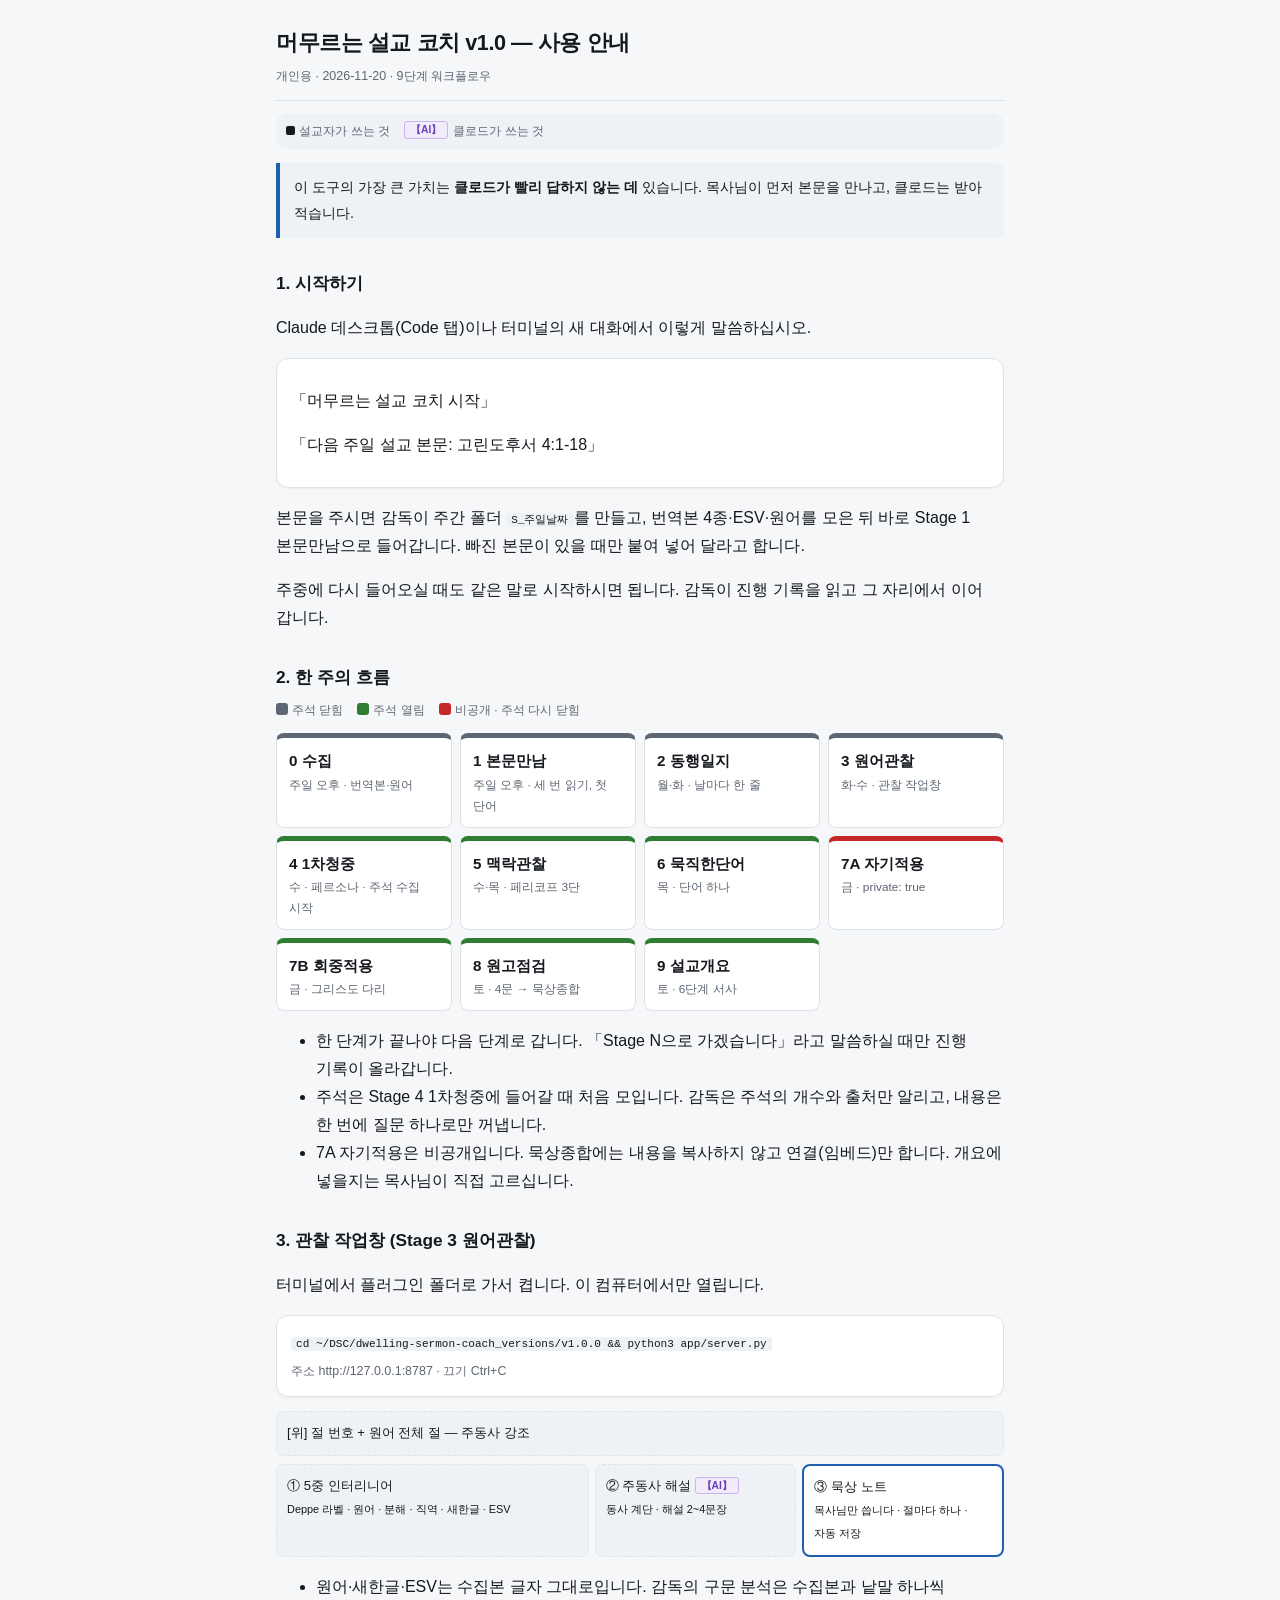
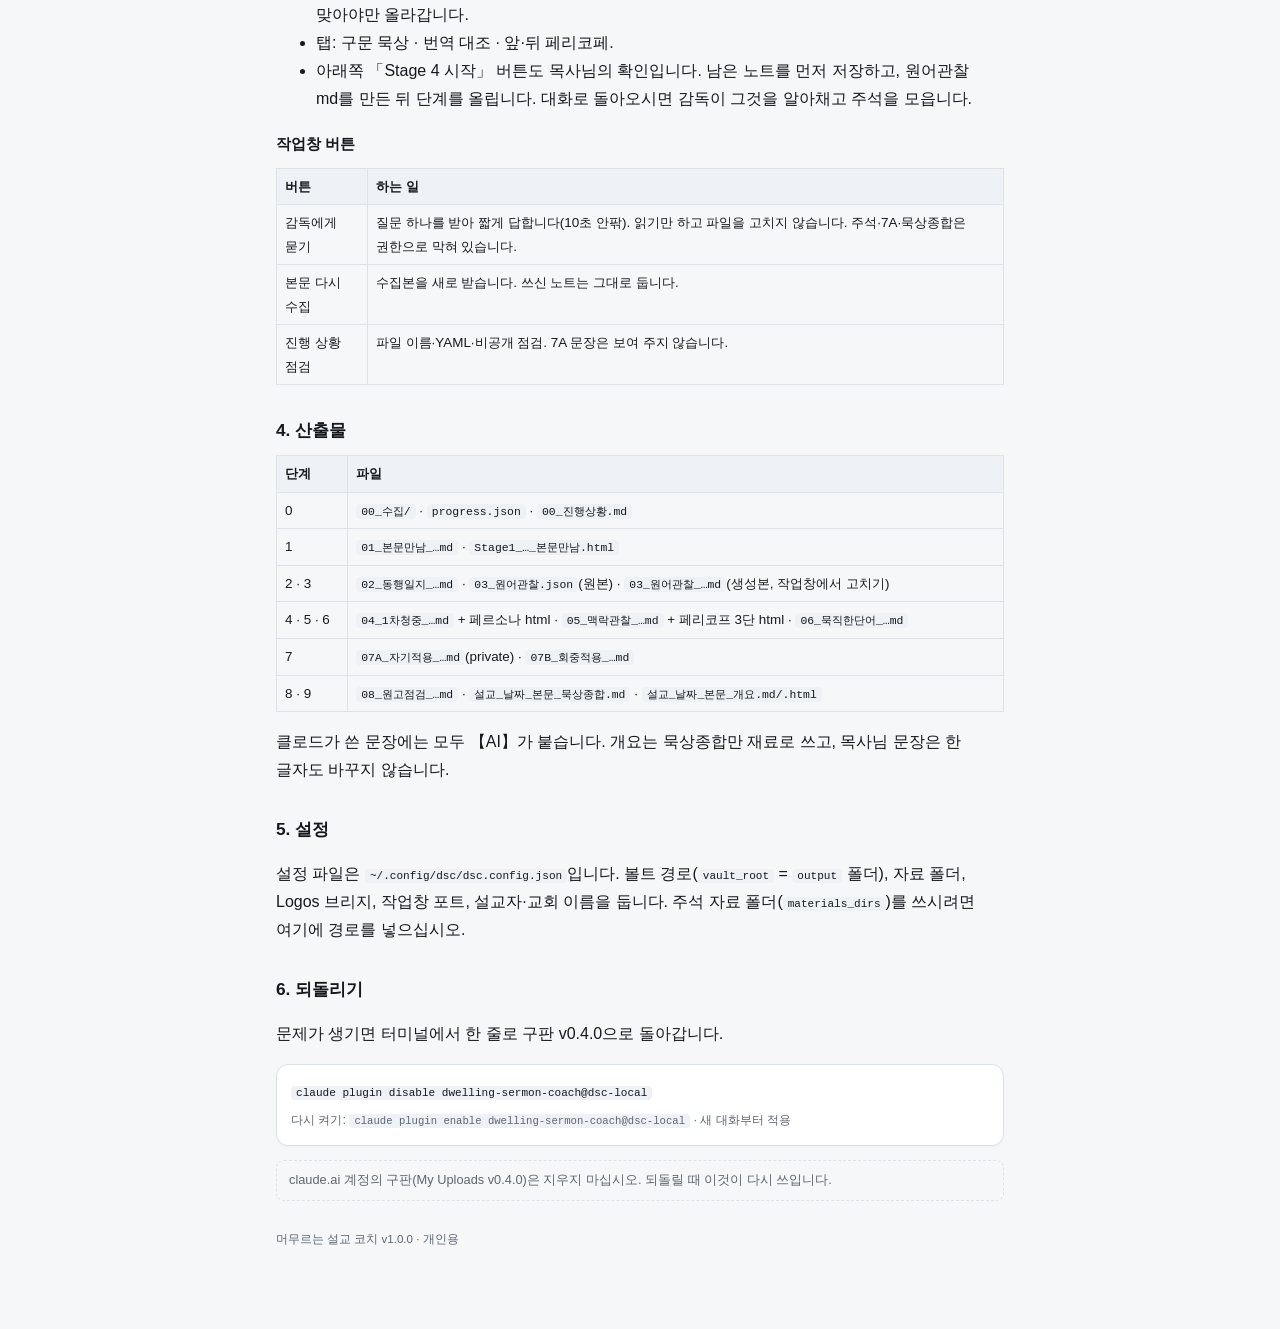
==== docs/manual.html @ 446b12f7 "Release v1.0.0: 9단계 통합판 — 감독·수집·기록보관 에이전트, 관찰 작업창, 공통 디자인 시스템 - 기본판·확장판 통합, 9단계(Stage 0 수집 · Stage 3" ====
<!doctype html>
<!-- dsc.css v1.0.0 -->
<html lang="ko">
<head>
<meta charset="utf-8">
<meta name="viewport" content="width=device-width, initial-scale=1">
<title>머무르는 설교 코치 사용 안내</title>
<style data-dsc="css">
/* dsc.css v1.0.0 — 머무르는 설교 코치 공통 디자인 (시안 B 「작업대」) */
:root{
 --font-body:-apple-system,BlinkMacSystemFont,"Apple SD Gothic Neo","Pretendard","Noto Sans KR","Malgun Gothic",sans-serif;
 --font-greek:"SBL Greek","New Athena Unicode","Cardo","Gentium Plus","Times New Roman","Noto Serif",Georgia,serif;
 --font-hebrew:"SBL Hebrew","Ezra SIL","Taamey Frank CLM","Noto Serif Hebrew","David Libre","Times New Roman","Arial Hebrew",serif;
 --lh:1.75;--r:12px;--r-s:8px;
 --bg:#f6f7f9;--card:#ffffff;--soft:#eef1f5;--ink:#15191e;--muted:#5d6672;--line:#dde2e8;
 --accent:#1f5fae;--on-accent:#ffffff;
 --ai:#6a3fb5;--ai-bg:#f1ebfb;--ai-line:#c9b5ec;
 --syn-subject:#1e6091;--syn-verb:#a83232;--syn-sub:#2d6a4f;
 --n-intro:#1565c0;--n-rise:#e65100;--n-dev:#2e7d32;--n-crisis:#c62828;--n-climax:#f57f17;--n-end:#4527a0;
 --shade:#eceff3;
}
@media (prefers-color-scheme:dark){:root:not([data-theme="light"]){
 --bg:#0f1318;--card:#171c23;--soft:#1d242d;--ink:#e7ebf0;--muted:#98a3b0;--line:#2a333e;
 --accent:#6fa8ef;--on-accent:#0f1318;--ai:#c3a6f5;--ai-bg:#271f38;--ai-line:#4e3d70;
 --syn-subject:#7cb5e0;--syn-verb:#f08b8b;--syn-sub:#7bc9a3;--shade:#141a21;--n-intro:#7fb2f0;--n-rise:#ffab6e;--n-dev:#7fcf86;--n-crisis:#f08b8b;--n-climax:#ffd166;--n-end:#b7a4f0}}
:root[data-theme="dark"]{
 --bg:#0f1318;--card:#171c23;--soft:#1d242d;--ink:#e7ebf0;--muted:#98a3b0;--line:#2a333e;
 --accent:#6fa8ef;--on-accent:#0f1318;--ai:#c3a6f5;--ai-bg:#271f38;--ai-line:#4e3d70;
 --syn-subject:#7cb5e0;--syn-verb:#f08b8b;--syn-sub:#7bc9a3;--shade:#141a21;--n-intro:#7fb2f0;--n-rise:#ffab6e;--n-dev:#7fcf86;--n-crisis:#f08b8b;--n-climax:#ffd166;--n-end:#b7a4f0}

*{box-sizing:border-box}
html{-webkit-text-size-adjust:100%}
body{margin:0;background:var(--bg);color:var(--ink);font-family:var(--font-body);
 line-height:var(--lh);word-break:keep-all;overflow-wrap:anywhere}
.wrap{max-width:760px;margin:0 auto;padding:24px 16px 80px}
header.dsc-head{padding-bottom:12px;margin-bottom:8px;border-bottom:1px solid var(--line)}
h1{font-size:1.35rem;font-weight:800;letter-spacing:-.02em;margin:0 0 4px}
h2{font-size:1.08rem;font-weight:800;margin:26px 0 8px}
h3{font-size:.95rem;font-weight:700;margin:18px 0 6px}
.meta{font-size:.78rem;color:var(--muted)}
footer.dsc-foot{margin-top:28px;font-size:.72rem;color:var(--muted)}

/* 설교자 원문 / AI 문장 */
.preacher-text{color:var(--ink)}
.claude-text{color:var(--ai)}
.ai-badge{display:inline-block;font-size:.64rem;font-weight:700;line-height:1.5;padding:0 6px;margin-right:5px;
 border-radius:3px;background:var(--ai-bg);color:var(--ai);border:1px solid var(--ai-line);vertical-align:.12em;font-style:normal}
.persona-block{margin:14px 0;padding:14px 16px;background:var(--card);border:1px solid var(--line);
 border-left:4px solid var(--accent);border-radius:var(--r);line-height:1.95}
.legend-bar{display:flex;flex-wrap:wrap;gap:8px 14px;align-items:center;font-size:.74rem;color:var(--muted);
 padding:8px 10px;margin:12px 0;background:var(--soft);border-radius:var(--r)}
.legend-bar .sw{display:inline-block;width:.8em;height:.8em;border-radius:2px;vertical-align:-.05em;margin-right:4px}

/* 본문 시각화 (김상훈 배열) */
.c-s{color:var(--syn-subject);font-weight:700}
.c-v{color:var(--syn-verb);font-weight:700}
.c-g{color:var(--syn-sub)}
.ln{display:block}
.ln.i1{padding-left:1.4em}.ln.i2{padding-left:2.8em}.ln.i3{padding-left:4.2em}
.greek{font-family:var(--font-greek);font-size:1.2em;line-height:1.7}
.hebrew{font-family:var(--font-hebrew);font-size:1.2em;line-height:1.8;direction:rtl;text-align:right}
.hebrew .ln.i1{padding-left:0;padding-right:1.4em}.hebrew .ln.i2{padding-left:0;padding-right:2.8em}.hebrew .ln.i3{padding-left:0;padding-right:4.2em}

/* 카드·블록 */
.card{background:var(--card);border:1px solid var(--line);border-radius:var(--r);margin:14px 0;
 box-shadow:0 1px 2px rgba(0,0,0,.04);overflow:hidden}
.card-h{display:flex;justify-content:space-between;align-items:center;gap:8px;flex-wrap:wrap;
 padding:10px 14px;font-size:.84rem;font-weight:700;color:var(--muted);border-bottom:1px solid var(--line)}
.card-b{padding:12px 14px}
.vn{font-weight:800;color:var(--accent);padding:10px 14px 0}
.vrow{padding:10px 14px;border-top:1px solid var(--line)}
.vrow:first-of-type{border-top:0}
.tr{font-size:.68rem;font-weight:700;color:var(--muted);letter-spacing:.04em;margin-bottom:2px}
.missing{color:var(--muted);font-style:normal}
.guide{background:var(--soft);border-left:4px solid var(--accent);border-radius:0 var(--r-s) var(--r-s) 0;
 padding:12px 14px;margin:14px 0;font-size:.9rem}
.question{margin-top:22px;background:var(--card);border:2px solid var(--accent);border-radius:var(--r);padding:16px}
.question h2{margin:0 0 8px;font-size:.95rem;color:var(--accent)}
.notice{font-size:.8rem;color:var(--muted);padding:8px 12px;border:1px dashed var(--line);border-radius:var(--r-s);margin:12px 0}

/* Stage 5 페리코프 3단 */
.peri{border-radius:var(--r);padding:14px;margin:12px 0;border:1px solid var(--line);background:var(--shade)}
.peri.main{background:var(--card);border:2px solid var(--accent);font-size:1.06rem}
.peri-h{font-size:.8rem;font-weight:800;color:var(--muted);margin-bottom:6px}
.peri.main .peri-h{color:var(--accent)}

/* 설교개요 6단계 서사 */
.narr{display:grid;grid-template-columns:repeat(6,minmax(0,1fr));gap:4px;margin:10px 0}
.narr span{font-size:.68rem;text-align:center;padding:6px 0;border-radius:var(--r-s);color:#fff;font-weight:700}
.n-intro{--n:var(--n-intro)}.n-rise{--n:var(--n-rise)}.n-dev{--n:var(--n-dev)}
.n-crisis{--n:var(--n-crisis)}.n-climax{--n:var(--n-climax)}.n-end{--n:var(--n-end)}
.narr span{background:var(--n)}
.narr .n-rise,.narr .n-climax{color:#1a1a1a}
:root[data-theme="dark"] .narr span{color:#111}
@media (prefers-color-scheme:dark){:root:not([data-theme="light"]) .narr span{color:#111}}
.move{border-left:5px solid var(--n);background:var(--card);border-radius:0 var(--r) var(--r) 0;
 padding:12px 14px;margin:12px 0;border-top:1px solid var(--line);border-right:1px solid var(--line);border-bottom:1px solid var(--line)}
.move-h{font-size:.78rem;font-weight:800;color:var(--n)}

/* 낭독(TTS) 조절 */
.dsc-tts{display:flex;flex-wrap:wrap;gap:6px;align-items:center;font-size:.8rem;margin:10px 0;
 padding:8px 10px;background:var(--card);border:1px solid var(--line);border-radius:var(--r)}
.dsc-tts select,.dsc-tts button,.dsc-play{font:inherit;font-size:.8rem;padding:5px 10px;border-radius:var(--r-s);
 border:1px solid var(--line);background:var(--bg);color:var(--ink);cursor:pointer;max-width:100%}
.dsc-tts select.dsc-voice{max-width:220px}
.dsc-play{background:var(--accent);border-color:var(--accent);color:var(--on-accent);font-weight:700}
.dsc-play:disabled,.dsc-tts button:disabled{opacity:.45;cursor:not-allowed}
.dsc-tts-msg{color:var(--muted);font-size:.74rem}
.dsc-speaking{background:var(--soft);border-radius:var(--r-s);outline:2px solid var(--accent);outline-offset:2px}

@media (max-width:480px){
 .wrap{padding:18px 16px 70px}
 h1{font-size:1.2rem}
 .ln.i1{padding-left:1em}.ln.i2{padding-left:2em}.ln.i3{padding-left:3em}
 .hebrew .ln.i1,.hebrew .ln.i2,.hebrew .ln.i3{padding-left:0}
 .hebrew .ln.i1{padding-right:1em}.hebrew .ln.i2{padding-right:2em}.hebrew .ln.i3{padding-right:3em}
 .dsc-tts select.dsc-voice{max-width:100%;flex:1 1 100%}
}
@media print{.dsc-tts,.dsc-play{display:none}body{background:#fff}}
</style>
</head>
<body>
<style>
.flow{display:grid;grid-template-columns:repeat(auto-fill,minmax(150px,1fr));gap:8px;margin:12px 0}
.st{border:1px solid var(--line);border-radius:var(--r-s);background:var(--card);padding:10px 12px;border-top:5px solid var(--g)}
.st b{display:block;font-size:.95rem}.st small{color:var(--muted);font-size:.74rem;display:block}
.g-shut{--g:var(--muted)}.g-open{--g:var(--n-dev)}.g-priv{--g:var(--n-crisis)}
.keys{display:flex;flex-wrap:wrap;gap:6px 14px;font-size:.76rem;color:var(--muted);margin:6px 0 2px}
.keys i{display:inline-block;width:12px;height:12px;border-radius:3px;vertical-align:-1px;margin-right:4px}
.ws{display:grid;grid-template-columns:1.55fr 1fr 1fr;gap:6px;margin:8px 0}
.ws>div,.ws-top{border:1px dashed var(--line);border-radius:var(--r-s);padding:10px;background:var(--soft);font-size:.82rem}
.ws-top{margin-top:8px}
.ws .me{background:var(--card);border:2px solid var(--accent)}
@media (max-width:600px){.ws{grid-template-columns:1fr}}
table{width:100%;border-collapse:collapse;font-size:.84rem;margin:10px 0}
th,td{border:1px solid var(--line);padding:6px 8px;text-align:left;vertical-align:top}
th{background:var(--soft)}
code{font-size:.85em;background:var(--soft);padding:1px 5px;border-radius:4px;word-break:break-all}
h2{margin-top:30px}
</style>
<div class="wrap">
<header class="dsc-head">
 <h1>머무르는 설교 코치 v1.0 — 사용 안내</h1>
 <div class="meta">개인용 · 2026-11-20 · 9단계 워크플로우</div>
</header>
<div class="legend-bar">
 <span><i class="sw" style="background:var(--ink)"></i>설교자가 쓰는 것</span>
 <span><span class="ai-badge">【AI】</span>클로드가 쓰는 것</span>
</div>
<main id="body">

<div class="guide">이 도구의 가장 큰 가치는 <b>클로드가 빨리 답하지 않는 데</b> 있습니다. 목사님이 먼저 본문을 만나고, 클로드는 받아 적습니다.</div>

<h2>1. 시작하기</h2>
<p class="preacher-text">Claude 데스크톱(Code 탭)이나 터미널의 새 대화에서 이렇게 말씀하십시오.</p>
<div class="card"><div class="card-b">
<p>「머무르는 설교 코치 시작」</p>
<p>「다음 주일 설교 본문: 고린도후서 4:1-18」</p>
</div></div>
<p class="preacher-text">본문을 주시면 감독이 주간 폴더 <code>S_주일날짜</code>를 만들고, 번역본 4종·ESV·원어를 모은 뒤 바로 Stage 1 본문만남으로 들어갑니다. 빠진 본문이 있을 때만 붙여 넣어 달라고 합니다.</p>
<p class="preacher-text">주중에 다시 들어오실 때도 같은 말로 시작하시면 됩니다. 감독이 진행 기록을 읽고 그 자리에서 이어 갑니다.</p>

<h2>2. 한 주의 흐름</h2>
<div class="keys"><span><i style="background:var(--muted)"></i>주석 닫힘</span><span><i style="background:var(--n-dev)"></i>주석 열림</span><span><i style="background:var(--n-crisis)"></i>비공개 · 주석 다시 닫힘</span></div>
<div class="flow">
 <div class="st g-shut"><b>0 수집</b><small>주일 오후 · 번역본·원어</small></div>
 <div class="st g-shut"><b>1 본문만남</b><small>주일 오후 · 세 번 읽기, 첫 단어</small></div>
 <div class="st g-shut"><b>2 동행일지</b><small>월·화 · 날마다 한 줄</small></div>
 <div class="st g-shut"><b>3 원어관찰</b><small>화·수 · 관찰 작업창</small></div>
 <div class="st g-open"><b>4 1차청중</b><small>수 · 페르소나 · 주석 수집 시작</small></div>
 <div class="st g-open"><b>5 맥락관찰</b><small>수·목 · 페리코프 3단</small></div>
 <div class="st g-open"><b>6 묵직한단어</b><small>목 · 단어 하나</small></div>
 <div class="st g-priv"><b>7A 자기적용</b><small>금 · private: true</small></div>
 <div class="st g-open"><b>7B 회중적용</b><small>금 · 그리스도 다리</small></div>
 <div class="st g-open"><b>8 원고점검</b><small>토 · 4문 → 묵상종합</small></div>
 <div class="st g-open"><b>9 설교개요</b><small>토 · 6단계 서사</small></div>
</div>
<ul>
 <li class="preacher-text">한 단계가 끝나야 다음 단계로 갑니다. 「Stage N으로 가겠습니다」라고 말씀하실 때만 진행 기록이 올라갑니다.</li>
 <li class="preacher-text">주석은 Stage 4 1차청중에 들어갈 때 처음 모입니다. 감독은 주석의 개수와 출처만 알리고, 내용은 한 번에 질문 하나로만 꺼냅니다.</li>
 <li class="preacher-text">7A 자기적용은 비공개입니다. 묵상종합에는 내용을 복사하지 않고 연결(임베드)만 합니다. 개요에 넣을지는 목사님이 직접 고르십니다.</li>
</ul>

<h2>3. 관찰 작업창 (Stage 3 원어관찰)</h2>
<p class="preacher-text">터미널에서 플러그인 폴더로 가서 켭니다. 이 컴퓨터에서만 열립니다.</p>
<div class="card"><div class="card-b"><code>cd ~/DSC/dwelling-sermon-coach_versions/v1.0.0 &amp;&amp; python3 app/server.py</code><br><small class="meta">주소 http://127.0.0.1:8787 · 끄기 Ctrl+C</small></div></div>
<div class="ws-top">[위] 절 번호 + 원어 전체 절 — 주동사 강조</div>
<div class="ws">
 <div>① 5중 인터리니어<br><small>Deppe 라벨 · 원어 · 분해 · 직역 · 새한글 · ESV</small></div>
 <div>② 주동사 해설 <span class="ai-badge">【AI】</span><br><small>동사 계단 · 해설 2~4문장</small></div>
 <div class="me">③ 묵상 노트<br><small>목사님만 씁니다 · 절마다 하나 · 자동 저장</small></div>
</div>
<ul>
 <li class="preacher-text">원어·새한글·ESV는 수집본 글자 그대로입니다. 감독의 구문 분석은 수집본과 낱말 하나씩 맞아야만 올라갑니다.</li>
 <li class="preacher-text">탭: 구문 묵상 · 번역 대조 · 앞·뒤 페리코페.</li>
 <li class="preacher-text">아래쪽 「Stage 4 시작」 버튼도 목사님의 확인입니다. 남은 노트를 먼저 저장하고, 원어관찰 md를 만든 뒤 단계를 올립니다. 대화로 돌아오시면 감독이 그것을 알아채고 주석을 모읍니다.</li>
</ul>
<h3>작업창 버튼</h3>
<table>
<tr><th>버튼</th><th>하는 일</th></tr>
<tr><td>감독에게 묻기</td><td>질문 하나를 받아 짧게 답합니다(10초 안팎). 읽기만 하고 파일을 고치지 않습니다. 주석·7A·묵상종합은 권한으로 막혀 있습니다.</td></tr>
<tr><td>본문 다시 수집</td><td>수집본을 새로 받습니다. 쓰신 노트는 그대로 둡니다.</td></tr>
<tr><td>진행 상황 점검</td><td>파일 이름·YAML·비공개 점검. 7A 문장은 보여 주지 않습니다.</td></tr>
</table>

<h2>4. 산출물</h2>
<table>
<tr><th>단계</th><th>파일</th></tr>
<tr><td>0</td><td><code>00_수집/</code> · <code>progress.json</code> · <code>00_진행상황.md</code></td></tr>
<tr><td>1</td><td><code>01_본문만남_…md</code> · <code>Stage1_…_본문만남.html</code></td></tr>
<tr><td>2 · 3</td><td><code>02_동행일지_…md</code> · <code>03_원어관찰.json</code>(원본) · <code>03_원어관찰_…md</code>(생성본, 작업창에서 고치기)</td></tr>
<tr><td>4 · 5 · 6</td><td><code>04_1차청중_…md</code> + 페르소나 html · <code>05_맥락관찰_…md</code> + 페리코프 3단 html · <code>06_묵직한단어_…md</code></td></tr>
<tr><td>7</td><td><code>07A_자기적용_…md</code>(private) · <code>07B_회중적용_…md</code></td></tr>
<tr><td>8 · 9</td><td><code>08_원고점검_…md</code> · <code>설교_날짜_본문_묵상종합.md</code> · <code>설교_날짜_본문_개요.md/.html</code></td></tr>
</table>
<p class="preacher-text">클로드가 쓴 문장에는 모두 【AI】가 붙습니다. 개요는 묵상종합만 재료로 쓰고, 목사님 문장은 한 글자도 바꾸지 않습니다.</p>

<h2>5. 설정</h2>
<p class="preacher-text">설정 파일은 <code>~/.config/dsc/dsc.config.json</code>입니다. 볼트 경로(<code>vault_root</code> = <code>output</code> 폴더), 자료 폴더, Logos 브리지, 작업창 포트, 설교자·교회 이름을 둡니다. 주석 자료 폴더(<code>materials_dirs</code>)를 쓰시려면 여기에 경로를 넣으십시오.</p>

<h2>6. 되돌리기</h2>
<p class="preacher-text">문제가 생기면 터미널에서 한 줄로 구판 v0.4.0으로 돌아갑니다.</p>
<div class="card"><div class="card-b"><code>claude plugin disable dwelling-sermon-coach@dsc-local</code><br><small class="meta">다시 켜기: <code>claude plugin enable dwelling-sermon-coach@dsc-local</code> · 새 대화부터 적용</small></div></div>
<p class="notice">claude.ai 계정의 구판(My Uploads v0.4.0)은 지우지 마십시오. 되돌릴 때 이것이 다시 쓰입니다.</p>

</main>
<footer class="dsc-foot">머무르는 설교 코치 v1.0.0 · 개인용</footer>
</div>
</body>
</html>
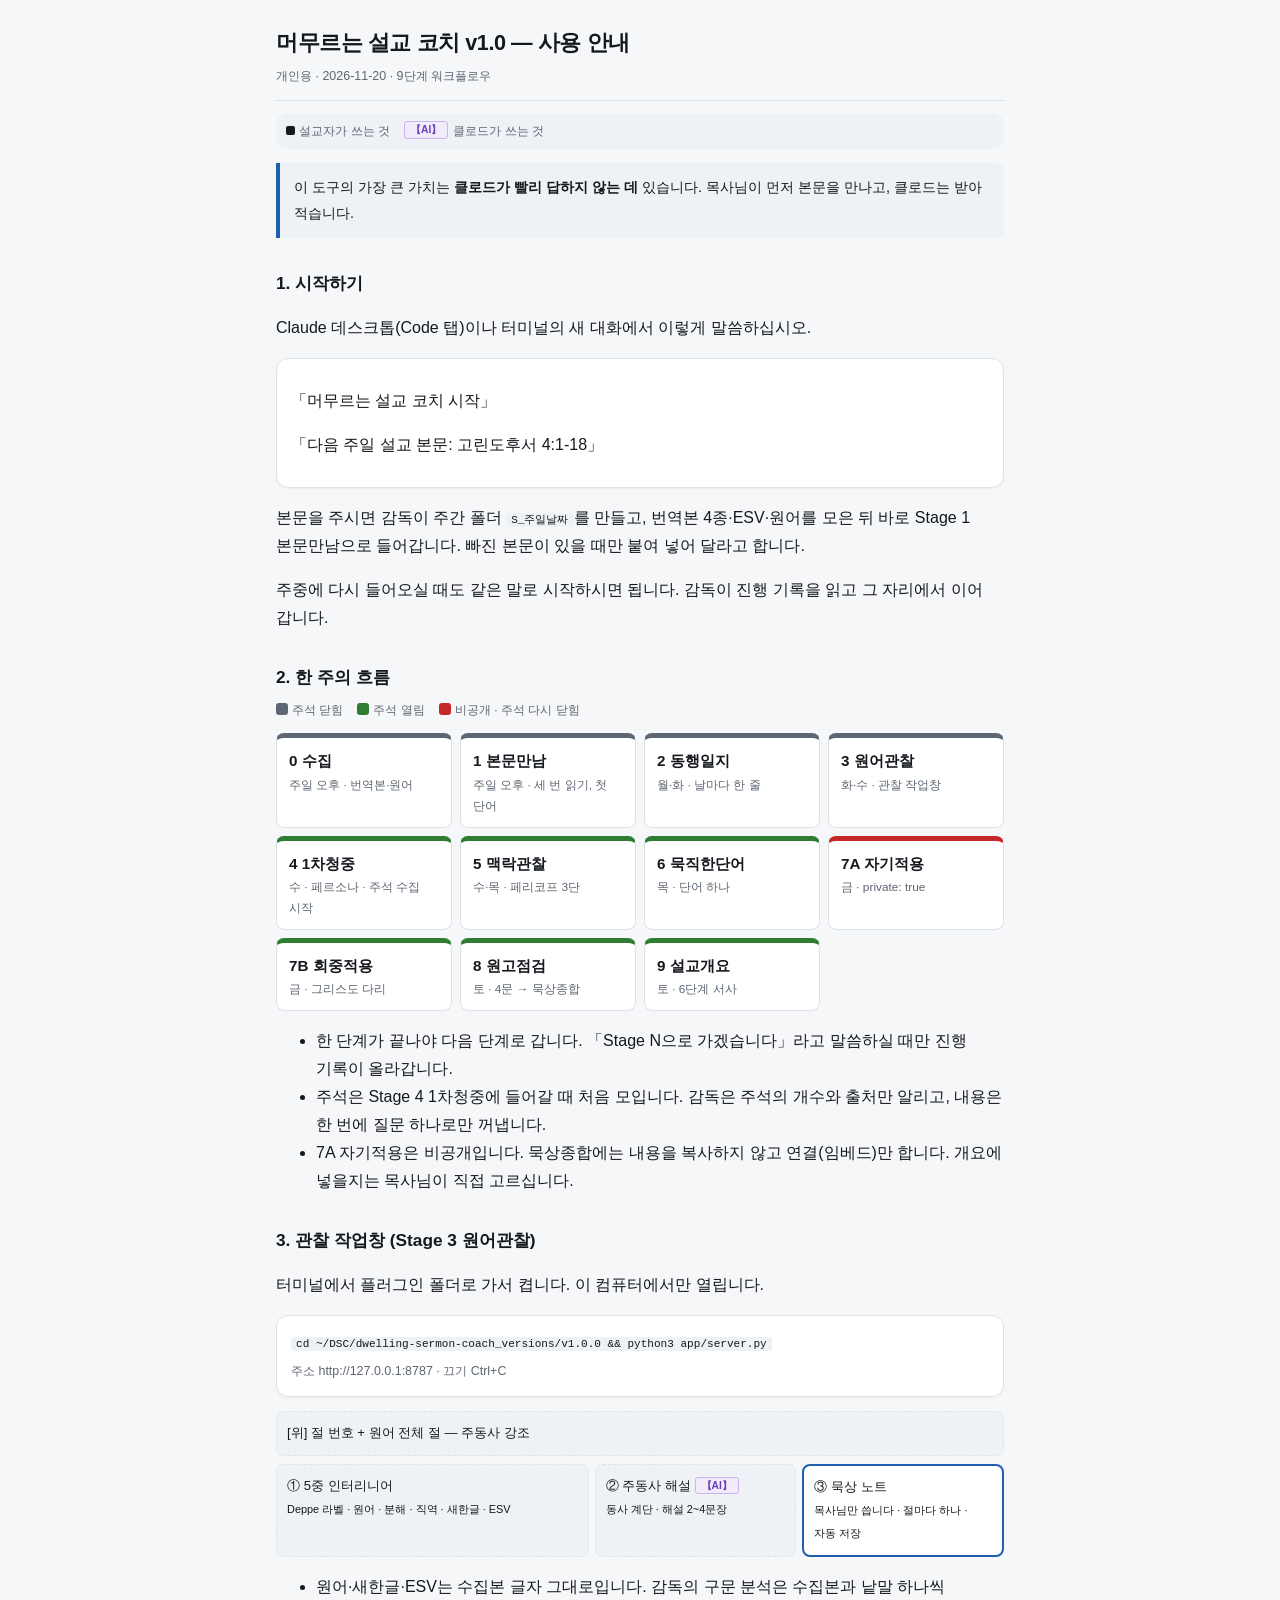
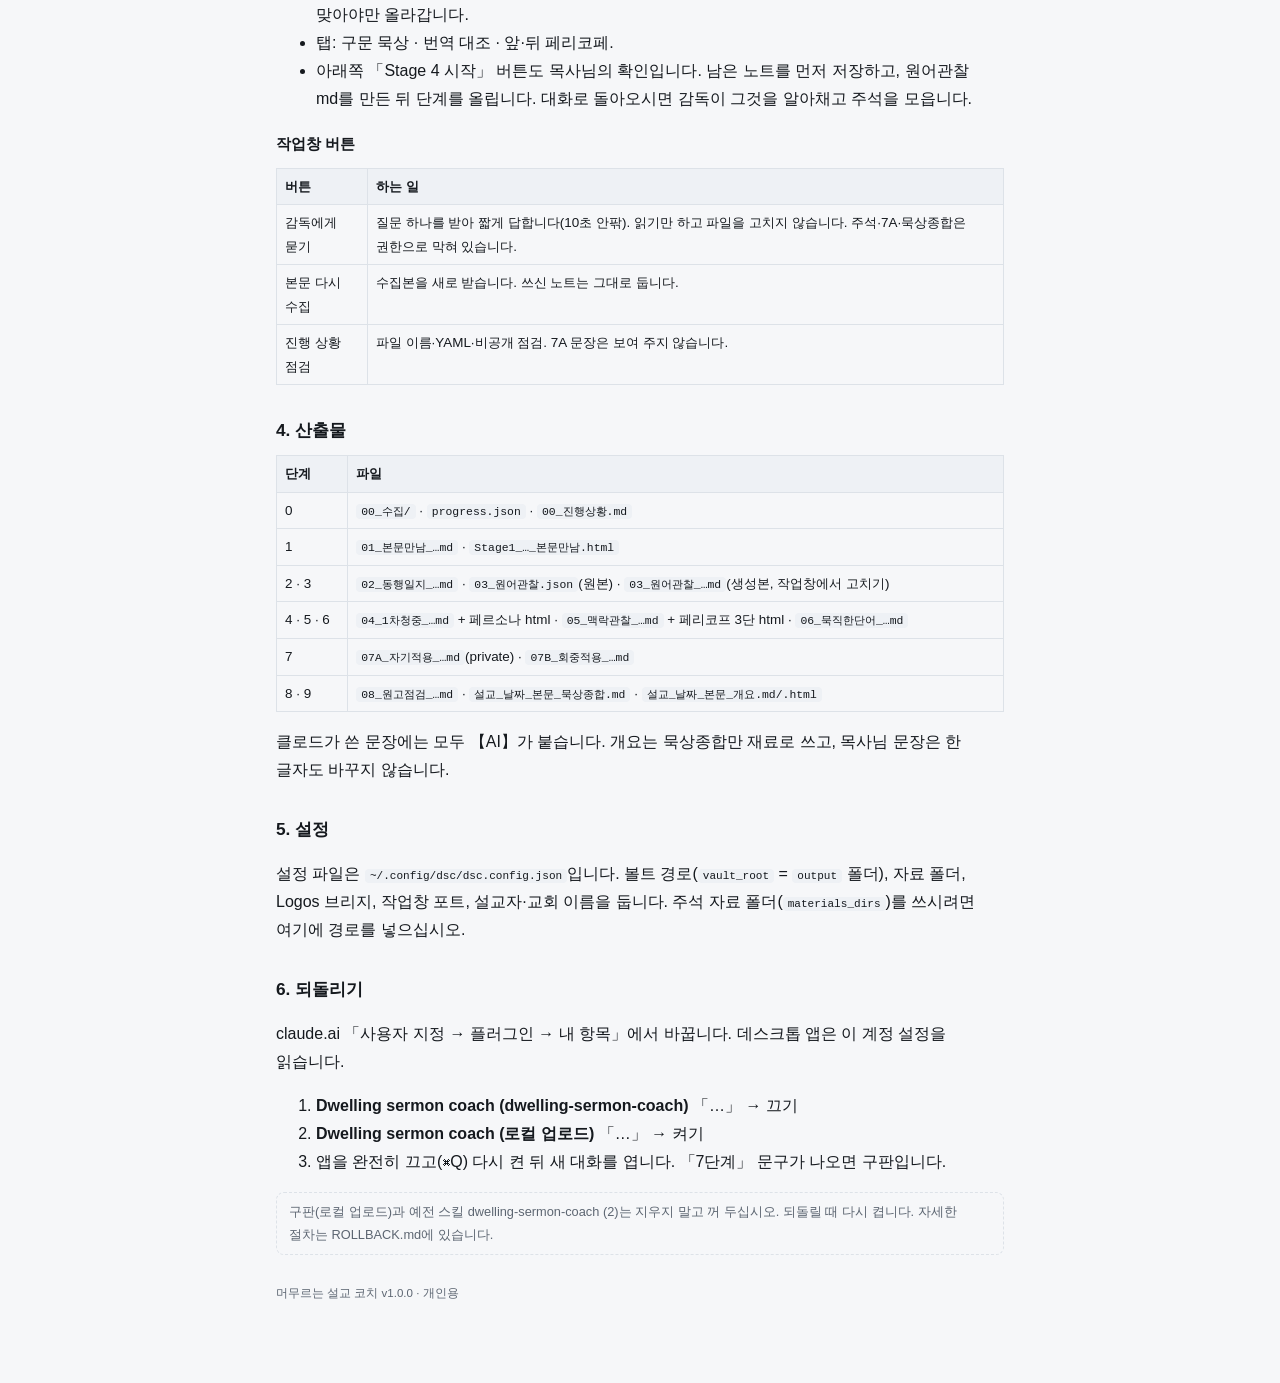
==== commit d0607c37: "docs: 설치·되돌리기 절차를 claude.ai 계정 플러그인 기준으로 Co-Authored-By: Claude Opus 5.5 <noreply@anthropic.com>" ====
--- a/docs/manual.html
+++ b/docs/manual.html
@@ -219,9 +219,13 @@
 <p class="preacher-text">설정 파일은 <code>~/.config/dsc/dsc.config.json</code>입니다. 볼트 경로(<code>vault_root</code> = <code>output</code> 폴더), 자료 폴더, Logos 브리지, 작업창 포트, 설교자·교회 이름을 둡니다. 주석 자료 폴더(<code>materials_dirs</code>)를 쓰시려면 여기에 경로를 넣으십시오.</p>
 
 <h2>6. 되돌리기</h2>
-<p class="preacher-text">문제가 생기면 터미널에서 한 줄로 구판 v0.4.0으로 돌아갑니다.</p>
-<div class="card"><div class="card-b"><code>claude plugin disable dwelling-sermon-coach@dsc-local</code><br><small class="meta">다시 켜기: <code>claude plugin enable dwelling-sermon-coach@dsc-local</code> · 새 대화부터 적용</small></div></div>
-<p class="notice">claude.ai 계정의 구판(My Uploads v0.4.0)은 지우지 마십시오. 되돌릴 때 이것이 다시 쓰입니다.</p>
+<p class="preacher-text">claude.ai 「사용자 지정 → 플러그인 → 내 항목」에서 바꿉니다. 데스크톱 앱은 이 계정 설정을 읽습니다.</p>
+<ol>
+ <li class="preacher-text"><b>Dwelling sermon coach (dwelling-sermon-coach)</b> 「…」 → 끄기</li>
+ <li class="preacher-text"><b>Dwelling sermon coach (로컬 업로드)</b> 「…」 → 켜기</li>
+ <li class="preacher-text">앱을 완전히 끄고(⌘Q) 다시 켠 뒤 새 대화를 엽니다. 「7단계」 문구가 나오면 구판입니다.</li>
+</ol>
+<p class="notice">구판(로컬 업로드)과 예전 스킬 dwelling-sermon-coach (2)는 지우지 말고 꺼 두십시오. 되돌릴 때 다시 켭니다. 자세한 절차는 ROLLBACK.md에 있습니다.</p>
 
 </main>
 <footer class="dsc-foot">머무르는 설교 코치 v1.0.0 · 개인용</footer>
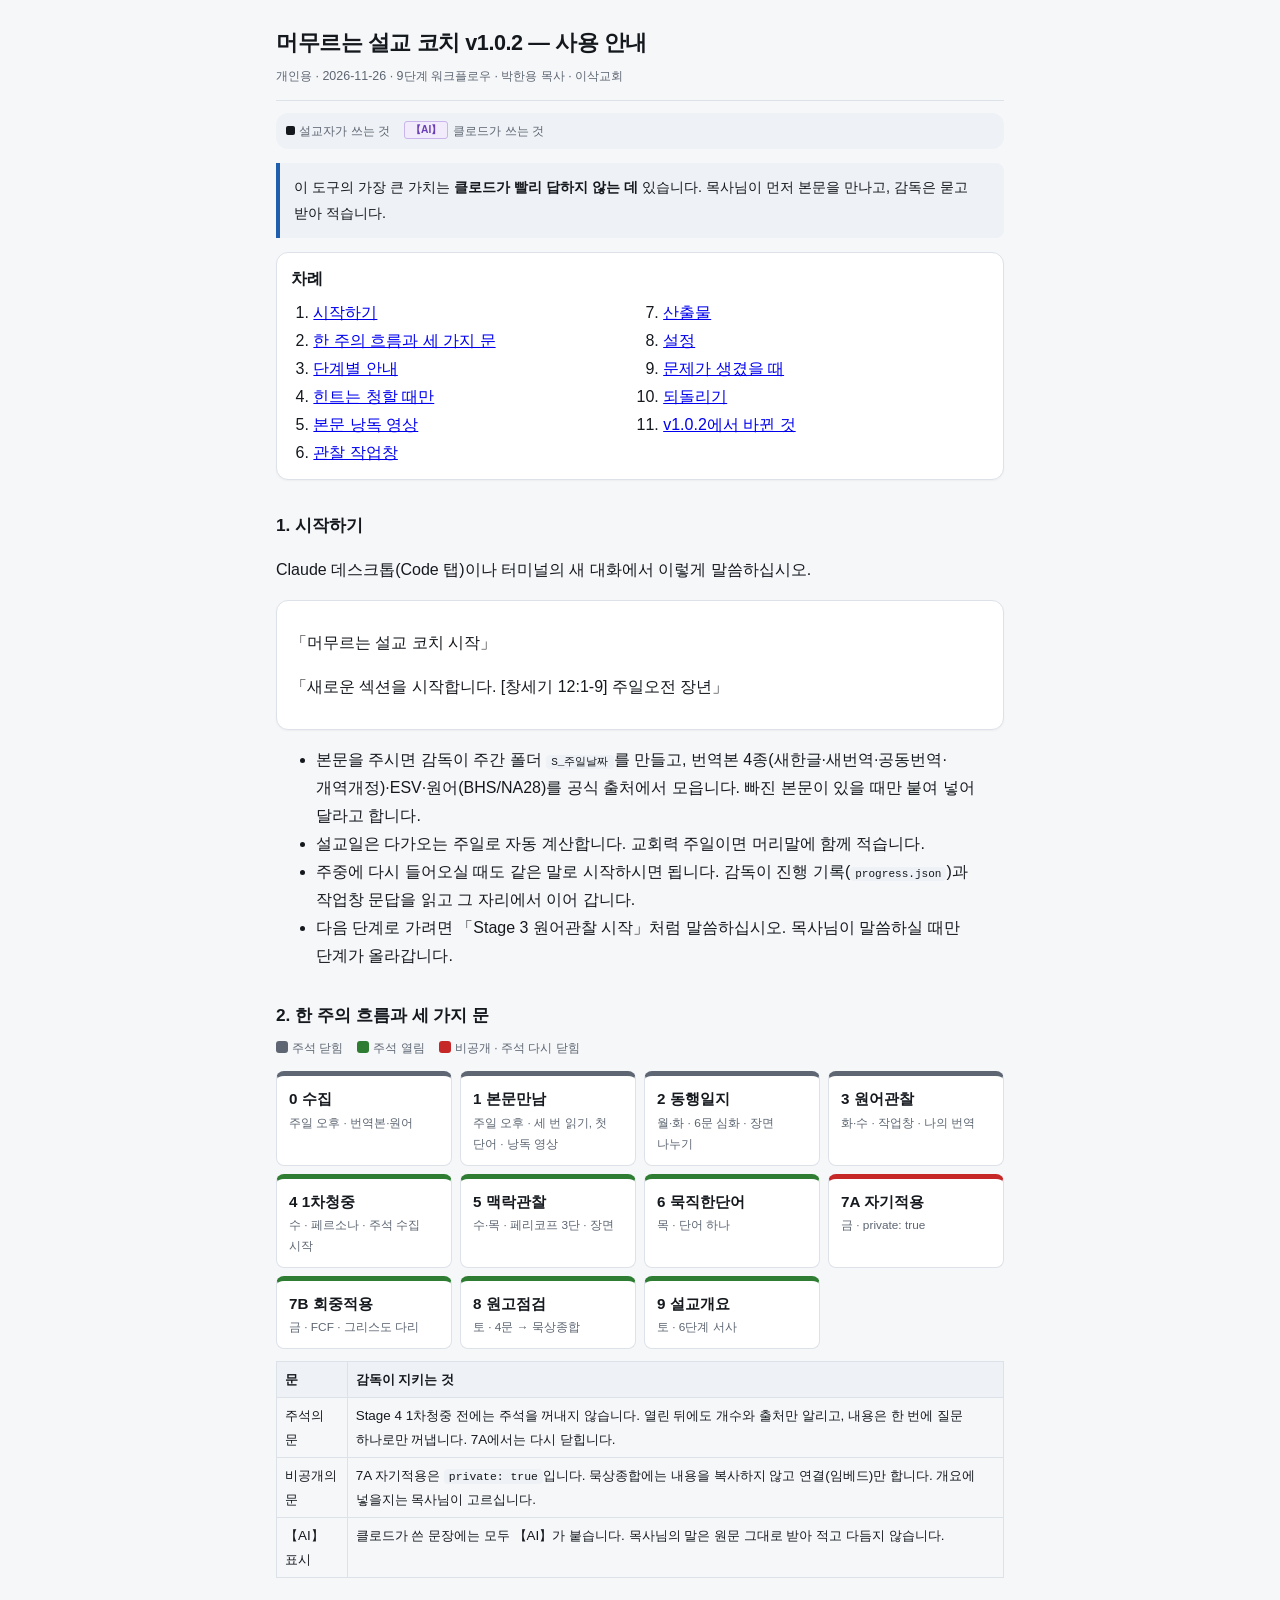
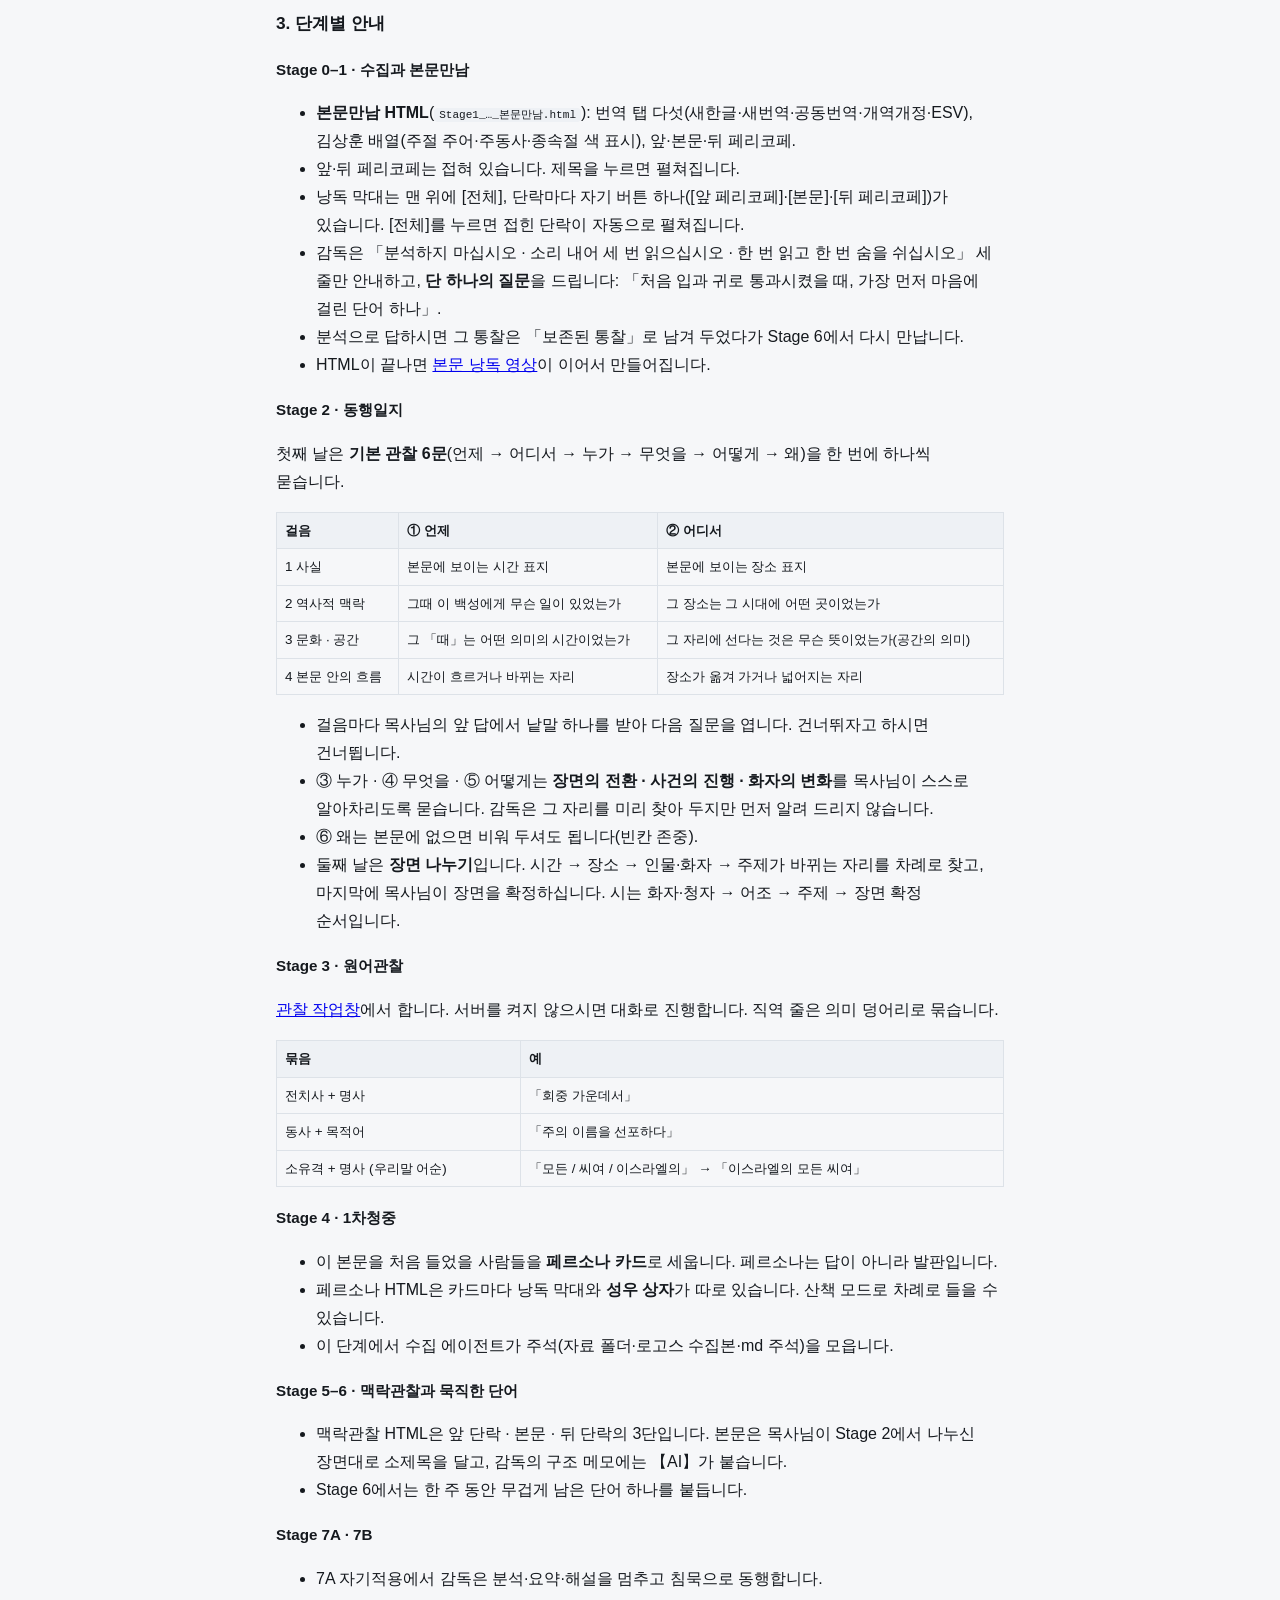
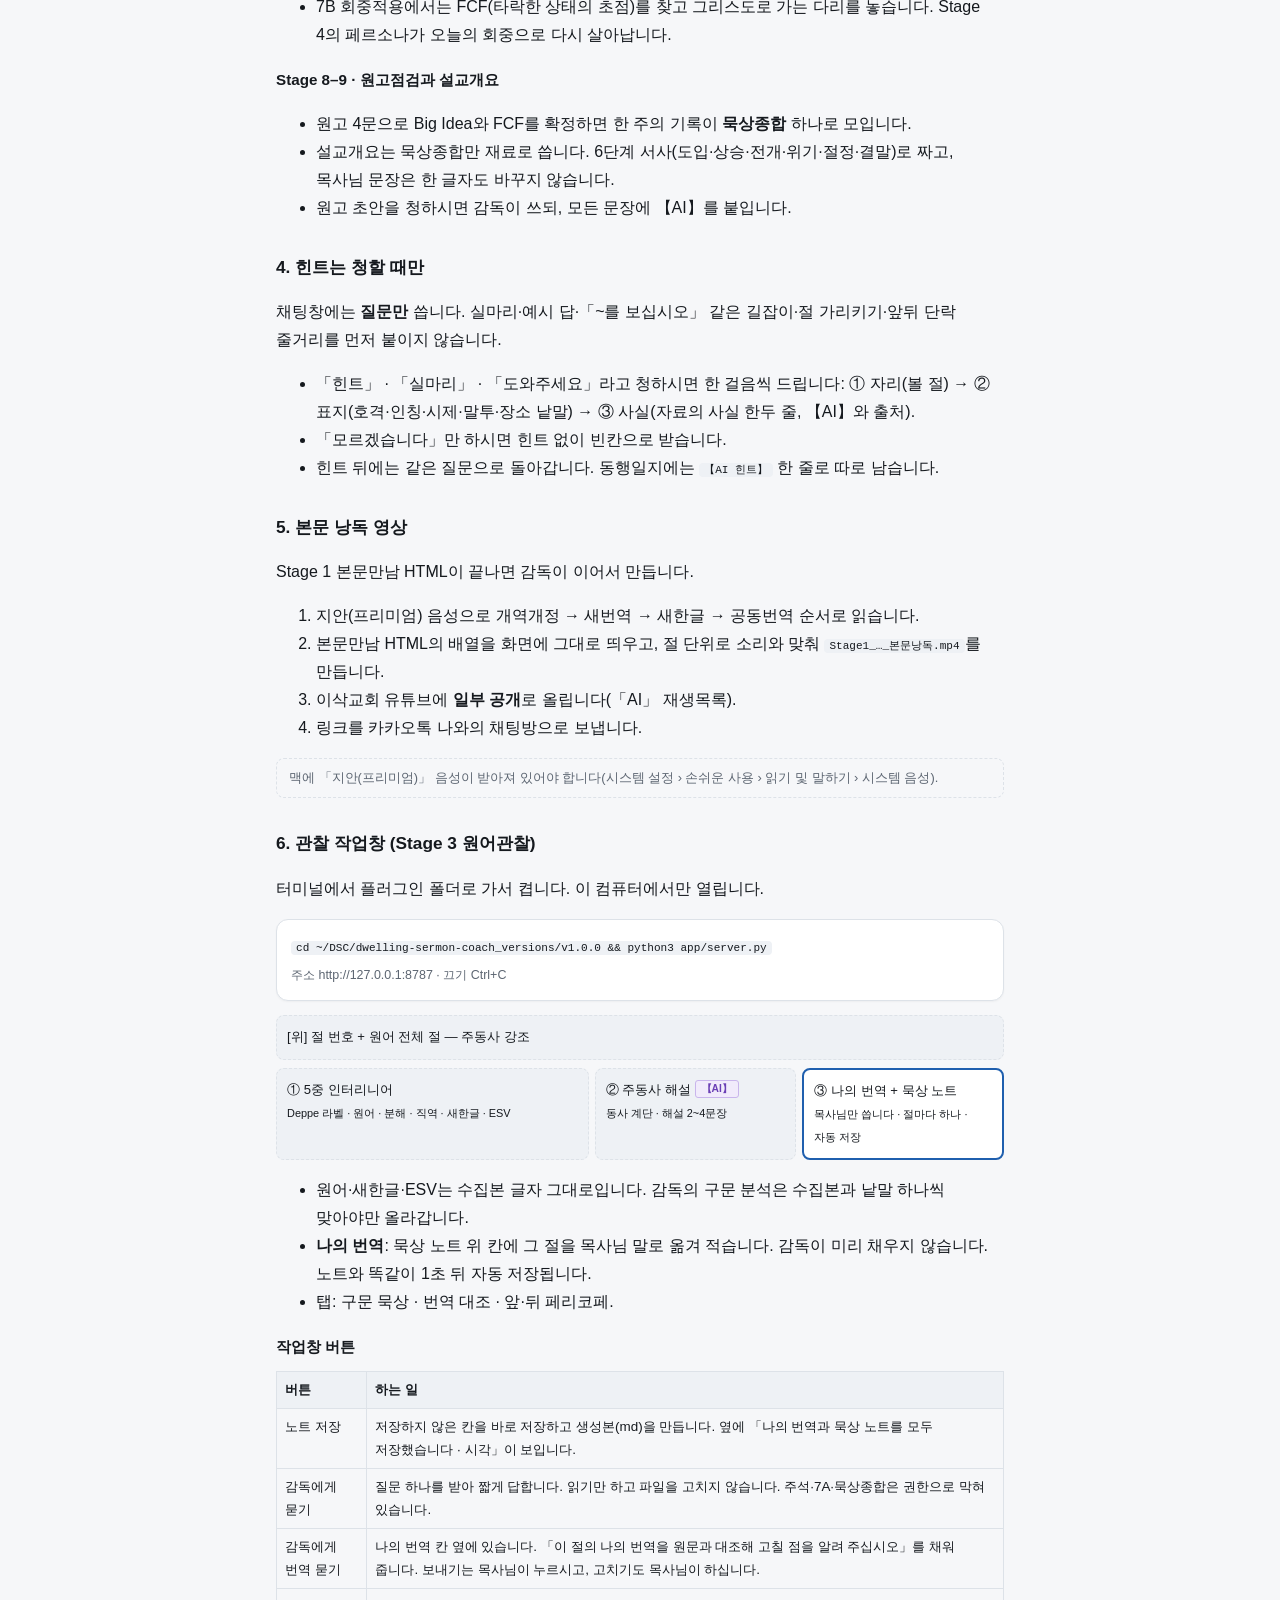
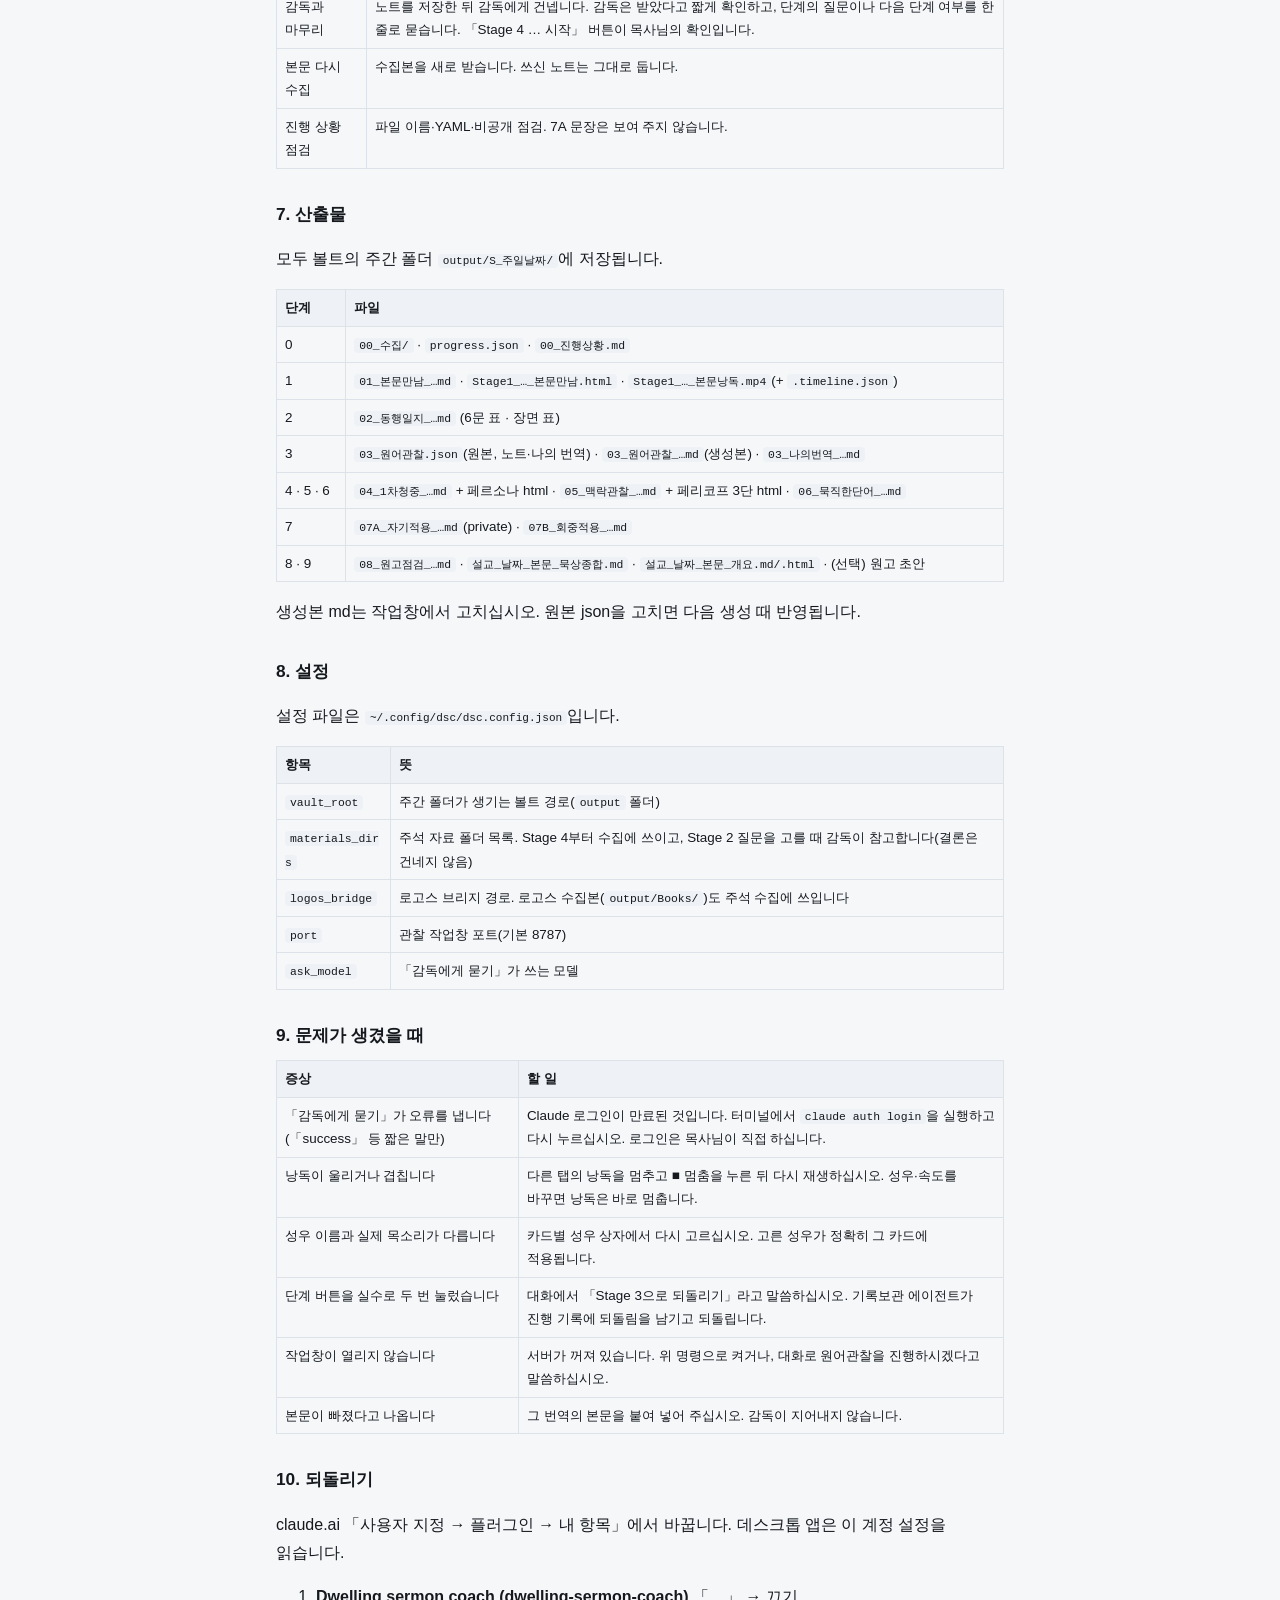
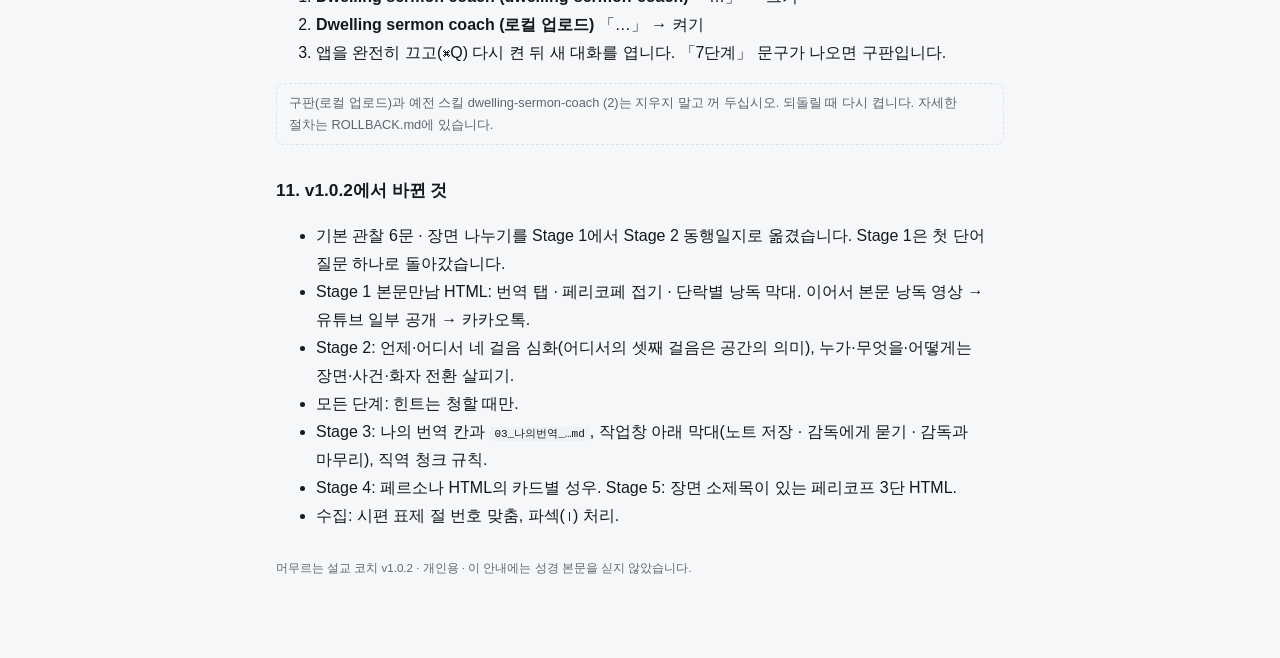
==== commit b75d5ba9: "feat(v1.0.2): Stage 2 심화 질문, 나의 번역, 본문 낭독 영상, 힌트는 청할 때만, 사용 안내 갱신 - Stage 1 본문만남: 번역 탭·페리코페 접기·단락별 낭" ====
--- a/docs/manual.html
+++ b/docs/manual.html
@@ -137,98 +137,240 @@
 th{background:var(--soft)}
 code{font-size:.85em;background:var(--soft);padding:1px 5px;border-radius:4px;word-break:break-all}
 h2{margin-top:30px}
+.toc ol{margin:6px 0 0;padding-left:1.4em;columns:2;column-gap:24px}
+@media (max-width:600px){.toc ol{columns:1}}
 </style>
 <div class="wrap">
 <header class="dsc-head">
- <h1>머무르는 설교 코치 v1.0 — 사용 안내</h1>
- <div class="meta">개인용 · 2026-11-20 · 9단계 워크플로우</div>
+<h1>머무르는 설교 코치 v1.0.2 — 사용 안내</h1>
+<div class="meta">개인용 · 2026-11-26 · 9단계 워크플로우 · 박한용 목사 · 이삭교회</div>
 </header>
+
 <div class="legend-bar">
- <span><i class="sw" style="background:var(--ink)"></i>설교자가 쓰는 것</span>
- <span><span class="ai-badge">【AI】</span>클로드가 쓰는 것</span>
+<span><i class="sw" style="background:var(--ink)"></i>설교자가 쓰는 것</span>
+<span><span class="ai-badge">【AI】</span>클로드가 쓰는 것</span>
 </div>
+
 <main id="body">
-
-<div class="guide">이 도구의 가장 큰 가치는 <b>클로드가 빨리 답하지 않는 데</b> 있습니다. 목사님이 먼저 본문을 만나고, 클로드는 받아 적습니다.</div>
-
-<h2>1. 시작하기</h2>
+<div class="guide">이 도구의 가장 큰 가치는 <b>클로드가 빨리 답하지 않는 데</b> 있습니다. 목사님이 먼저 본문을 만나고, 감독은 묻고 받아 적습니다.</div>
+
+<nav class="toc card"><div class="card-b">
+<b>차례</b>
+<ol>
+<li><a href="#start">시작하기</a></li>
+<li><a href="#week">한 주의 흐름과 세 가지 문</a></li>
+<li><a href="#stages">단계별 안내</a></li>
+<li><a href="#hint">힌트는 청할 때만</a></li>
+<li><a href="#video">본문 낭독 영상</a></li>
+<li><a href="#ws">관찰 작업창</a></li>
+<li><a href="#files">산출물</a></li>
+<li><a href="#config">설정</a></li>
+<li><a href="#trouble">문제가 생겼을 때</a></li>
+<li><a href="#rollback">되돌리기</a></li>
+<li><a href="#new">v1.0.2에서 바뀐 것</a></li>
+</ol>
+</div></nav>
+
+<h2 id="start">1. 시작하기</h2>
 <p class="preacher-text">Claude 데스크톱(Code 탭)이나 터미널의 새 대화에서 이렇게 말씀하십시오.</p>
 <div class="card"><div class="card-b">
 <p>「머무르는 설교 코치 시작」</p>
-<p>「다음 주일 설교 본문: 고린도후서 4:1-18」</p>
+<p>「새로운 섹션을 시작합니다. [창세기 12:1-9] 주일오전 장년」</p>
 </div></div>
-<p class="preacher-text">본문을 주시면 감독이 주간 폴더 <code>S_주일날짜</code>를 만들고, 번역본 4종·ESV·원어를 모은 뒤 바로 Stage 1 본문만남으로 들어갑니다. 빠진 본문이 있을 때만 붙여 넣어 달라고 합니다.</p>
-<p class="preacher-text">주중에 다시 들어오실 때도 같은 말로 시작하시면 됩니다. 감독이 진행 기록을 읽고 그 자리에서 이어 갑니다.</p>
-
-<h2>2. 한 주의 흐름</h2>
+<ul>
+<li class="preacher-text">본문을 주시면 감독이 주간 폴더 <code>S_주일날짜</code>를 만들고, 번역본 4종(새한글·새번역·공동번역·개역개정)·ESV·원어(BHS/NA28)를 공식 출처에서 모읍니다. 빠진 본문이 있을 때만 붙여 넣어 달라고 합니다.</li>
+<li class="preacher-text">설교일은 다가오는 주일로 자동 계산합니다. 교회력 주일이면 머리말에 함께 적습니다.</li>
+<li class="preacher-text">주중에 다시 들어오실 때도 같은 말로 시작하시면 됩니다. 감독이 진행 기록(<code>progress.json</code>)과 작업창 문답을 읽고 그 자리에서 이어 갑니다.</li>
+<li class="preacher-text">다음 단계로 가려면 「Stage 3 원어관찰 시작」처럼 말씀하십시오. 목사님이 말씀하실 때만 단계가 올라갑니다.</li>
+</ul>
+
+<h2 id="week">2. 한 주의 흐름과 세 가지 문</h2>
 <div class="keys"><span><i style="background:var(--muted)"></i>주석 닫힘</span><span><i style="background:var(--n-dev)"></i>주석 열림</span><span><i style="background:var(--n-crisis)"></i>비공개 · 주석 다시 닫힘</span></div>
 <div class="flow">
- <div class="st g-shut"><b>0 수집</b><small>주일 오후 · 번역본·원어</small></div>
- <div class="st g-shut"><b>1 본문만남</b><small>주일 오후 · 세 번 읽기, 첫 단어</small></div>
- <div class="st g-shut"><b>2 동행일지</b><small>월·화 · 날마다 한 줄</small></div>
- <div class="st g-shut"><b>3 원어관찰</b><small>화·수 · 관찰 작업창</small></div>
- <div class="st g-open"><b>4 1차청중</b><small>수 · 페르소나 · 주석 수집 시작</small></div>
- <div class="st g-open"><b>5 맥락관찰</b><small>수·목 · 페리코프 3단</small></div>
- <div class="st g-open"><b>6 묵직한단어</b><small>목 · 단어 하나</small></div>
- <div class="st g-priv"><b>7A 자기적용</b><small>금 · private: true</small></div>
- <div class="st g-open"><b>7B 회중적용</b><small>금 · 그리스도 다리</small></div>
- <div class="st g-open"><b>8 원고점검</b><small>토 · 4문 → 묵상종합</small></div>
- <div class="st g-open"><b>9 설교개요</b><small>토 · 6단계 서사</small></div>
+<div class="st g-shut"><b>0 수집</b><small>주일 오후 · 번역본·원어</small></div>
+<div class="st g-shut"><b>1 본문만남</b><small>주일 오후 · 세 번 읽기, 첫 단어 · 낭독 영상</small></div>
+<div class="st g-shut"><b>2 동행일지</b><small>월·화 · 6문 심화 · 장면 나누기</small></div>
+<div class="st g-shut"><b>3 원어관찰</b><small>화·수 · 작업창 · 나의 번역</small></div>
+<div class="st g-open"><b>4 1차청중</b><small>수 · 페르소나 · 주석 수집 시작</small></div>
+<div class="st g-open"><b>5 맥락관찰</b><small>수·목 · 페리코프 3단 · 장면</small></div>
+<div class="st g-open"><b>6 묵직한단어</b><small>목 · 단어 하나</small></div>
+<div class="st g-priv"><b>7A 자기적용</b><small>금 · private: true</small></div>
+<div class="st g-open"><b>7B 회중적용</b><small>금 · FCF · 그리스도 다리</small></div>
+<div class="st g-open"><b>8 원고점검</b><small>토 · 4문 → 묵상종합</small></div>
+<div class="st g-open"><b>9 설교개요</b><small>토 · 6단계 서사</small></div>
 </div>
-<ul>
- <li class="preacher-text">한 단계가 끝나야 다음 단계로 갑니다. 「Stage N으로 가겠습니다」라고 말씀하실 때만 진행 기록이 올라갑니다.</li>
- <li class="preacher-text">주석은 Stage 4 1차청중에 들어갈 때 처음 모입니다. 감독은 주석의 개수와 출처만 알리고, 내용은 한 번에 질문 하나로만 꺼냅니다.</li>
- <li class="preacher-text">7A 자기적용은 비공개입니다. 묵상종합에는 내용을 복사하지 않고 연결(임베드)만 합니다. 개요에 넣을지는 목사님이 직접 고르십니다.</li>
-</ul>
-
-<h2>3. 관찰 작업창 (Stage 3 원어관찰)</h2>
+<table>
+<tr><th>문</th><th>감독이 지키는 것</th></tr>
+<tr><td>주석의 문</td><td>Stage 4 1차청중 전에는 주석을 꺼내지 않습니다. 열린 뒤에도 개수와 출처만 알리고, 내용은 한 번에 질문 하나로만 꺼냅니다. 7A에서는 다시 닫힙니다.</td></tr>
+<tr><td>비공개의 문</td><td>7A 자기적용은 <code>private: true</code>입니다. 묵상종합에는 내용을 복사하지 않고 연결(임베드)만 합니다. 개요에 넣을지는 목사님이 고르십니다.</td></tr>
+<tr><td>【AI】 표시</td><td>클로드가 쓴 문장에는 모두 【AI】가 붙습니다. 목사님의 말은 원문 그대로 받아 적고 다듬지 않습니다.</td></tr>
+</table>
+
+<h2 id="stages">3. 단계별 안내</h2>
+
+<h3>Stage 0–1 · 수집과 본문만남</h3>
+<ul>
+<li class="preacher-text"><b>본문만남 HTML</b>(<code>Stage1_…_본문만남.html</code>): 번역 탭 다섯(새한글·새번역·공동번역·개역개정·ESV), 김상훈 배열(주절 주어·주동사·종속절 색 표시), 앞·본문·뒤 페리코페.</li>
+<li class="preacher-text">앞·뒤 페리코페는 접혀 있습니다. 제목을 누르면 펼쳐집니다.</li>
+<li class="preacher-text">낭독 막대는 맨 위에 [전체], 단락마다 자기 버튼 하나([앞 페리코페]·[본문]·[뒤 페리코페])가 있습니다. [전체]를 누르면 접힌 단락이 자동으로 펼쳐집니다.</li>
+<li class="preacher-text">감독은 「분석하지 마십시오 · 소리 내어 세 번 읽으십시오 · 한 번 읽고 한 번 숨을 쉬십시오」 세 줄만 안내하고, <b>단 하나의 질문</b>을 드립니다: 「처음 입과 귀로 통과시켰을 때, 가장 먼저 마음에 걸린 단어 하나」.</li>
+<li class="preacher-text">분석으로 답하시면 그 통찰은 「보존된 통찰」로 남겨 두었다가 Stage 6에서 다시 만납니다.</li>
+<li class="preacher-text">HTML이 끝나면 <a href="#video">본문 낭독 영상</a>이 이어서 만들어집니다.</li>
+</ul>
+
+<h3>Stage 2 · 동행일지</h3>
+<p class="preacher-text">첫째 날은 <b>기본 관찰 6문</b>(언제 → 어디서 → 누가 → 무엇을 → 어떻게 → 왜)을 한 번에 하나씩 묻습니다.</p>
+<table>
+<tr><th>걸음</th><th>① 언제</th><th>② 어디서</th></tr>
+<tr><td>1 사실</td><td>본문에 보이는 시간 표지</td><td>본문에 보이는 장소 표지</td></tr>
+<tr><td>2 역사적 맥락</td><td>그때 이 백성에게 무슨 일이 있었는가</td><td>그 장소는 그 시대에 어떤 곳이었는가</td></tr>
+<tr><td>3 문화 · 공간</td><td>그 「때」는 어떤 의미의 시간이었는가</td><td>그 자리에 선다는 것은 무슨 뜻이었는가(공간의 의미)</td></tr>
+<tr><td>4 본문 안의 흐름</td><td>시간이 흐르거나 바뀌는 자리</td><td>장소가 옮겨 가거나 넓어지는 자리</td></tr>
+</table>
+<ul>
+<li class="preacher-text">걸음마다 목사님의 앞 답에서 낱말 하나를 받아 다음 질문을 엽니다. 건너뛰자고 하시면 건너뜁니다.</li>
+<li class="preacher-text">③ 누가 · ④ 무엇을 · ⑤ 어떻게는 <b>장면의 전환 · 사건의 진행 · 화자의 변화</b>를 목사님이 스스로 알아차리도록 묻습니다. 감독은 그 자리를 미리 찾아 두지만 먼저 알려 드리지 않습니다.</li>
+<li class="preacher-text">⑥ 왜는 본문에 없으면 비워 두셔도 됩니다(빈칸 존중).</li>
+<li class="preacher-text">둘째 날은 <b>장면 나누기</b>입니다. 시간 → 장소 → 인물·화자 → 주제가 바뀌는 자리를 차례로 찾고, 마지막에 목사님이 장면을 확정하십니다. 시는 화자·청자 → 어조 → 주제 → 장면 확정 순서입니다.</li>
+</ul>
+
+<h3>Stage 3 · 원어관찰</h3>
+<p class="preacher-text"><a href="#ws">관찰 작업창</a>에서 합니다. 서버를 켜지 않으시면 대화로 진행합니다. 직역 줄은 의미 덩어리로 묶습니다.</p>
+<table>
+<tr><th>묶음</th><th>예</th></tr>
+<tr><td>전치사 + 명사</td><td>「회중 가운데서」</td></tr>
+<tr><td>동사 + 목적어</td><td>「주의 이름을 선포하다」</td></tr>
+<tr><td>소유격 + 명사 (우리말 어순)</td><td>「모든 / 씨여 / 이스라엘의」 → 「이스라엘의 모든 씨여」</td></tr>
+</table>
+
+<h3>Stage 4 · 1차청중</h3>
+<ul>
+<li class="preacher-text">이 본문을 처음 들었을 사람들을 <b>페르소나 카드</b>로 세웁니다. 페르소나는 답이 아니라 발판입니다.</li>
+<li class="preacher-text">페르소나 HTML은 카드마다 낭독 막대와 <b>성우 상자</b>가 따로 있습니다. 산책 모드로 차례로 들을 수 있습니다.</li>
+<li class="preacher-text">이 단계에서 수집 에이전트가 주석(자료 폴더·로고스 수집본·md 주석)을 모읍니다.</li>
+</ul>
+
+<h3>Stage 5–6 · 맥락관찰과 묵직한 단어</h3>
+<ul>
+<li class="preacher-text">맥락관찰 HTML은 앞 단락 · 본문 · 뒤 단락의 3단입니다. 본문은 목사님이 Stage 2에서 나누신 장면대로 소제목을 달고, 감독의 구조 메모에는 【AI】가 붙습니다.</li>
+<li class="preacher-text">Stage 6에서는 한 주 동안 무겁게 남은 단어 하나를 붙듭니다.</li>
+</ul>
+
+<h3>Stage 7A · 7B</h3>
+<ul>
+<li class="preacher-text">7A 자기적용에서 감독은 분석·요약·해설을 멈추고 침묵으로 동행합니다.</li>
+<li class="preacher-text">7B 회중적용에서는 FCF(타락한 상태의 초점)를 찾고 그리스도로 가는 다리를 놓습니다. Stage 4의 페르소나가 오늘의 회중으로 다시 살아납니다.</li>
+</ul>
+
+<h3>Stage 8–9 · 원고점검과 설교개요</h3>
+<ul>
+<li class="preacher-text">원고 4문으로 Big Idea와 FCF를 확정하면 한 주의 기록이 <b>묵상종합</b> 하나로 모입니다.</li>
+<li class="preacher-text">설교개요는 묵상종합만 재료로 씁니다. 6단계 서사(도입·상승·전개·위기·절정·결말)로 짜고, 목사님 문장은 한 글자도 바꾸지 않습니다.</li>
+<li class="preacher-text">원고 초안을 청하시면 감독이 쓰되, 모든 문장에 【AI】를 붙입니다.</li>
+</ul>
+
+<h2 id="hint">4. 힌트는 청할 때만</h2>
+<p class="preacher-text">채팅창에는 <b>질문만</b> 씁니다. 실마리·예시 답·「~를 보십시오」 같은 길잡이·절 가리키기·앞뒤 단락 줄거리를 먼저 붙이지 않습니다.</p>
+<ul>
+<li class="preacher-text">「힌트」 · 「실마리」 · 「도와주세요」라고 청하시면 한 걸음씩 드립니다: ① 자리(볼 절) → ② 표지(호격·인칭·시제·말투·장소 낱말) → ③ 사실(자료의 사실 한두 줄, 【AI】와 출처).</li>
+<li class="preacher-text">「모르겠습니다」만 하시면 힌트 없이 빈칸으로 받습니다.</li>
+<li class="preacher-text">힌트 뒤에는 같은 질문으로 돌아갑니다. 동행일지에는 <code>【AI 힌트】</code> 한 줄로 따로 남습니다.</li>
+</ul>
+
+<h2 id="video">5. 본문 낭독 영상</h2>
+<p class="preacher-text">Stage 1 본문만남 HTML이 끝나면 감독이 이어서 만듭니다.</p>
+<ol>
+<li class="preacher-text">지안(프리미엄) 음성으로 개역개정 → 새번역 → 새한글 → 공동번역 순서로 읽습니다.</li>
+<li class="preacher-text">본문만남 HTML의 배열을 화면에 그대로 띄우고, 절 단위로 소리와 맞춰 <code>Stage1_…_본문낭독.mp4</code>를 만듭니다.</li>
+<li class="preacher-text">이삭교회 유튜브에 <b>일부 공개</b>로 올립니다(「AI」 재생목록).</li>
+<li class="preacher-text">링크를 카카오톡 나와의 채팅방으로 보냅니다.</li>
+</ol>
+<p class="notice">맥에 「지안(프리미엄)」 음성이 받아져 있어야 합니다(시스템 설정 › 손쉬운 사용 › 읽기 및 말하기 › 시스템 음성).</p>
+
+<h2 id="ws">6. 관찰 작업창 (Stage 3 원어관찰)</h2>
 <p class="preacher-text">터미널에서 플러그인 폴더로 가서 켭니다. 이 컴퓨터에서만 열립니다.</p>
 <div class="card"><div class="card-b"><code>cd ~/DSC/dwelling-sermon-coach_versions/v1.0.0 &amp;&amp; python3 app/server.py</code><br><small class="meta">주소 http://127.0.0.1:8787 · 끄기 Ctrl+C</small></div></div>
 <div class="ws-top">[위] 절 번호 + 원어 전체 절 — 주동사 강조</div>
 <div class="ws">
- <div>① 5중 인터리니어<br><small>Deppe 라벨 · 원어 · 분해 · 직역 · 새한글 · ESV</small></div>
- <div>② 주동사 해설 <span class="ai-badge">【AI】</span><br><small>동사 계단 · 해설 2~4문장</small></div>
- <div class="me">③ 묵상 노트<br><small>목사님만 씁니다 · 절마다 하나 · 자동 저장</small></div>
+<div>① 5중 인터리니어<br><small>Deppe 라벨 · 원어 · 분해 · 직역 · 새한글 · ESV</small></div>
+<div>② 주동사 해설 <span class="ai-badge">【AI】</span><br><small>동사 계단 · 해설 2~4문장</small></div>
+<div class="me">③ 나의 번역 + 묵상 노트<br><small>목사님만 씁니다 · 절마다 하나 · 자동 저장</small></div>
 </div>
 <ul>
- <li class="preacher-text">원어·새한글·ESV는 수집본 글자 그대로입니다. 감독의 구문 분석은 수집본과 낱말 하나씩 맞아야만 올라갑니다.</li>
- <li class="preacher-text">탭: 구문 묵상 · 번역 대조 · 앞·뒤 페리코페.</li>
- <li class="preacher-text">아래쪽 「Stage 4 시작」 버튼도 목사님의 확인입니다. 남은 노트를 먼저 저장하고, 원어관찰 md를 만든 뒤 단계를 올립니다. 대화로 돌아오시면 감독이 그것을 알아채고 주석을 모읍니다.</li>
+<li class="preacher-text">원어·새한글·ESV는 수집본 글자 그대로입니다. 감독의 구문 분석은 수집본과 낱말 하나씩 맞아야만 올라갑니다.</li>
+<li class="preacher-text"><b>나의 번역</b>: 묵상 노트 위 칸에 그 절을 목사님 말로 옮겨 적습니다. 감독이 미리 채우지 않습니다. 노트와 똑같이 1초 뒤 자동 저장됩니다.</li>
+<li class="preacher-text">탭: 구문 묵상 · 번역 대조 · 앞·뒤 페리코페.</li>
 </ul>
 <h3>작업창 버튼</h3>
 <table>
 <tr><th>버튼</th><th>하는 일</th></tr>
-<tr><td>감독에게 묻기</td><td>질문 하나를 받아 짧게 답합니다(10초 안팎). 읽기만 하고 파일을 고치지 않습니다. 주석·7A·묵상종합은 권한으로 막혀 있습니다.</td></tr>
+<tr><td>노트 저장</td><td>저장하지 않은 칸을 바로 저장하고 생성본(md)을 만듭니다. 옆에 「나의 번역과 묵상 노트를 모두 저장했습니다 · 시각」이 보입니다.</td></tr>
+<tr><td>감독에게 묻기</td><td>질문 하나를 받아 짧게 답합니다. 읽기만 하고 파일을 고치지 않습니다. 주석·7A·묵상종합은 권한으로 막혀 있습니다.</td></tr>
+<tr><td>감독에게 번역 묻기</td><td>나의 번역 칸 옆에 있습니다. 「이 절의 나의 번역을 원문과 대조해 고칠 점을 알려 주십시오」를 채워 줍니다. 보내기는 목사님이 누르시고, 고치기도 목사님이 하십니다.</td></tr>
+<tr><td>감독과 마무리</td><td>노트를 저장한 뒤 감독에게 건넵니다. 감독은 받았다고 짧게 확인하고, 단계의 질문이나 다음 단계 여부를 한 줄로 묻습니다. 「Stage 4 … 시작」 버튼이 목사님의 확인입니다.</td></tr>
 <tr><td>본문 다시 수집</td><td>수집본을 새로 받습니다. 쓰신 노트는 그대로 둡니다.</td></tr>
 <tr><td>진행 상황 점검</td><td>파일 이름·YAML·비공개 점검. 7A 문장은 보여 주지 않습니다.</td></tr>
 </table>
 
-<h2>4. 산출물</h2>
+<h2 id="files">7. 산출물</h2>
+<p class="preacher-text">모두 볼트의 주간 폴더 <code>output/S_주일날짜/</code>에 저장됩니다.</p>
 <table>
 <tr><th>단계</th><th>파일</th></tr>
 <tr><td>0</td><td><code>00_수집/</code> · <code>progress.json</code> · <code>00_진행상황.md</code></td></tr>
-<tr><td>1</td><td><code>01_본문만남_…md</code> · <code>Stage1_…_본문만남.html</code></td></tr>
-<tr><td>2 · 3</td><td><code>02_동행일지_…md</code> · <code>03_원어관찰.json</code>(원본) · <code>03_원어관찰_…md</code>(생성본, 작업창에서 고치기)</td></tr>
+<tr><td>1</td><td><code>01_본문만남_…md</code> · <code>Stage1_…_본문만남.html</code> · <code>Stage1_…_본문낭독.mp4</code>(+ <code>.timeline.json</code>)</td></tr>
+<tr><td>2</td><td><code>02_동행일지_…md</code> (6문 표 · 장면 표)</td></tr>
+<tr><td>3</td><td><code>03_원어관찰.json</code>(원본, 노트·나의 번역) · <code>03_원어관찰_…md</code>(생성본) · <code>03_나의번역_…md</code></td></tr>
 <tr><td>4 · 5 · 6</td><td><code>04_1차청중_…md</code> + 페르소나 html · <code>05_맥락관찰_…md</code> + 페리코프 3단 html · <code>06_묵직한단어_…md</code></td></tr>
 <tr><td>7</td><td><code>07A_자기적용_…md</code>(private) · <code>07B_회중적용_…md</code></td></tr>
-<tr><td>8 · 9</td><td><code>08_원고점검_…md</code> · <code>설교_날짜_본문_묵상종합.md</code> · <code>설교_날짜_본문_개요.md/.html</code></td></tr>
-</table>
-<p class="preacher-text">클로드가 쓴 문장에는 모두 【AI】가 붙습니다. 개요는 묵상종합만 재료로 쓰고, 목사님 문장은 한 글자도 바꾸지 않습니다.</p>
-
-<h2>5. 설정</h2>
-<p class="preacher-text">설정 파일은 <code>~/.config/dsc/dsc.config.json</code>입니다. 볼트 경로(<code>vault_root</code> = <code>output</code> 폴더), 자료 폴더, Logos 브리지, 작업창 포트, 설교자·교회 이름을 둡니다. 주석 자료 폴더(<code>materials_dirs</code>)를 쓰시려면 여기에 경로를 넣으십시오.</p>
-
-<h2>6. 되돌리기</h2>
+<tr><td>8 · 9</td><td><code>08_원고점검_…md</code> · <code>설교_날짜_본문_묵상종합.md</code> · <code>설교_날짜_본문_개요.md/.html</code> · (선택) 원고 초안</td></tr>
+</table>
+<p class="preacher-text">생성본 md는 작업창에서 고치십시오. 원본 json을 고치면 다음 생성 때 반영됩니다.</p>
+
+<h2 id="config">8. 설정</h2>
+<p class="preacher-text">설정 파일은 <code>~/.config/dsc/dsc.config.json</code>입니다.</p>
+<table>
+<tr><th>항목</th><th>뜻</th></tr>
+<tr><td><code>vault_root</code></td><td>주간 폴더가 생기는 볼트 경로(<code>output</code> 폴더)</td></tr>
+<tr><td><code>materials_dirs</code></td><td>주석 자료 폴더 목록. Stage 4부터 수집에 쓰이고, Stage 2 질문을 고를 때 감독이 참고합니다(결론은 건네지 않음)</td></tr>
+<tr><td><code>logos_bridge</code></td><td>로고스 브리지 경로. 로고스 수집본(<code>output/Books/</code>)도 주석 수집에 쓰입니다</td></tr>
+<tr><td><code>port</code></td><td>관찰 작업창 포트(기본 8787)</td></tr>
+<tr><td><code>ask_model</code></td><td>「감독에게 묻기」가 쓰는 모델</td></tr>
+</table>
+
+<h2 id="trouble">9. 문제가 생겼을 때</h2>
+<table>
+<tr><th>증상</th><th>할 일</th></tr>
+<tr><td>「감독에게 묻기」가 오류를 냅니다(「success」 등 짧은 말만)</td><td>Claude 로그인이 만료된 것입니다. 터미널에서 <code>claude auth login</code>을 실행하고 다시 누르십시오. 로그인은 목사님이 직접 하십니다.</td></tr>
+<tr><td>낭독이 울리거나 겹칩니다</td><td>다른 탭의 낭독을 멈추고 ■ 멈춤을 누른 뒤 다시 재생하십시오. 성우·속도를 바꾸면 낭독은 바로 멈춥니다.</td></tr>
+<tr><td>성우 이름과 실제 목소리가 다릅니다</td><td>카드별 성우 상자에서 다시 고르십시오. 고른 성우가 정확히 그 카드에 적용됩니다.</td></tr>
+<tr><td>단계 버튼을 실수로 두 번 눌렀습니다</td><td>대화에서 「Stage 3으로 되돌리기」라고 말씀하십시오. 기록보관 에이전트가 진행 기록에 되돌림을 남기고 되돌립니다.</td></tr>
+<tr><td>작업창이 열리지 않습니다</td><td>서버가 꺼져 있습니다. 위 명령으로 켜거나, 대화로 원어관찰을 진행하시겠다고 말씀하십시오.</td></tr>
+<tr><td>본문이 빠졌다고 나옵니다</td><td>그 번역의 본문을 붙여 넣어 주십시오. 감독이 지어내지 않습니다.</td></tr>
+</table>
+
+<h2 id="rollback">10. 되돌리기</h2>
 <p class="preacher-text">claude.ai 「사용자 지정 → 플러그인 → 내 항목」에서 바꿉니다. 데스크톱 앱은 이 계정 설정을 읽습니다.</p>
 <ol>
- <li class="preacher-text"><b>Dwelling sermon coach (dwelling-sermon-coach)</b> 「…」 → 끄기</li>
- <li class="preacher-text"><b>Dwelling sermon coach (로컬 업로드)</b> 「…」 → 켜기</li>
- <li class="preacher-text">앱을 완전히 끄고(⌘Q) 다시 켠 뒤 새 대화를 엽니다. 「7단계」 문구가 나오면 구판입니다.</li>
+<li class="preacher-text"><b>Dwelling sermon coach (dwelling-sermon-coach)</b> 「…」 → 끄기</li>
+<li class="preacher-text"><b>Dwelling sermon coach (로컬 업로드)</b> 「…」 → 켜기</li>
+<li class="preacher-text">앱을 완전히 끄고(⌘Q) 다시 켠 뒤 새 대화를 엽니다. 「7단계」 문구가 나오면 구판입니다.</li>
 </ol>
 <p class="notice">구판(로컬 업로드)과 예전 스킬 dwelling-sermon-coach (2)는 지우지 말고 꺼 두십시오. 되돌릴 때 다시 켭니다. 자세한 절차는 ROLLBACK.md에 있습니다.</p>
 
+<h2 id="new">11. v1.0.2에서 바뀐 것</h2>
+<ul>
+<li class="preacher-text">기본 관찰 6문 · 장면 나누기를 Stage 1에서 Stage 2 동행일지로 옮겼습니다. Stage 1은 첫 단어 질문 하나로 돌아갔습니다.</li>
+<li class="preacher-text">Stage 1 본문만남 HTML: 번역 탭 · 페리코페 접기 · 단락별 낭독 막대. 이어서 본문 낭독 영상 → 유튜브 일부 공개 → 카카오톡.</li>
+<li class="preacher-text">Stage 2: 언제·어디서 네 걸음 심화(어디서의 셋째 걸음은 공간의 의미), 누가·무엇을·어떻게는 장면·사건·화자 전환 살피기.</li>
+<li class="preacher-text">모든 단계: 힌트는 청할 때만.</li>
+<li class="preacher-text">Stage 3: 나의 번역 칸과 <code>03_나의번역_…md</code>, 작업창 아래 막대(노트 저장 · 감독에게 묻기 · 감독과 마무리), 직역 청크 규칙.</li>
+<li class="preacher-text">Stage 4: 페르소나 HTML의 카드별 성우. Stage 5: 장면 소제목이 있는 페리코프 3단 HTML.</li>
+<li class="preacher-text">수집: 시편 표제 절 번호 맞춤, 파섹(׀) 처리.</li>
+</ul>
 </main>
-<footer class="dsc-foot">머무르는 설교 코치 v1.0.0 · 개인용</footer>
+
+<footer class="dsc-foot">머무르는 설교 코치 v1.0.2 · 개인용 · 이 안내에는 성경 본문을 싣지 않았습니다.</footer>
 </div>
+
 </body>
 </html>
